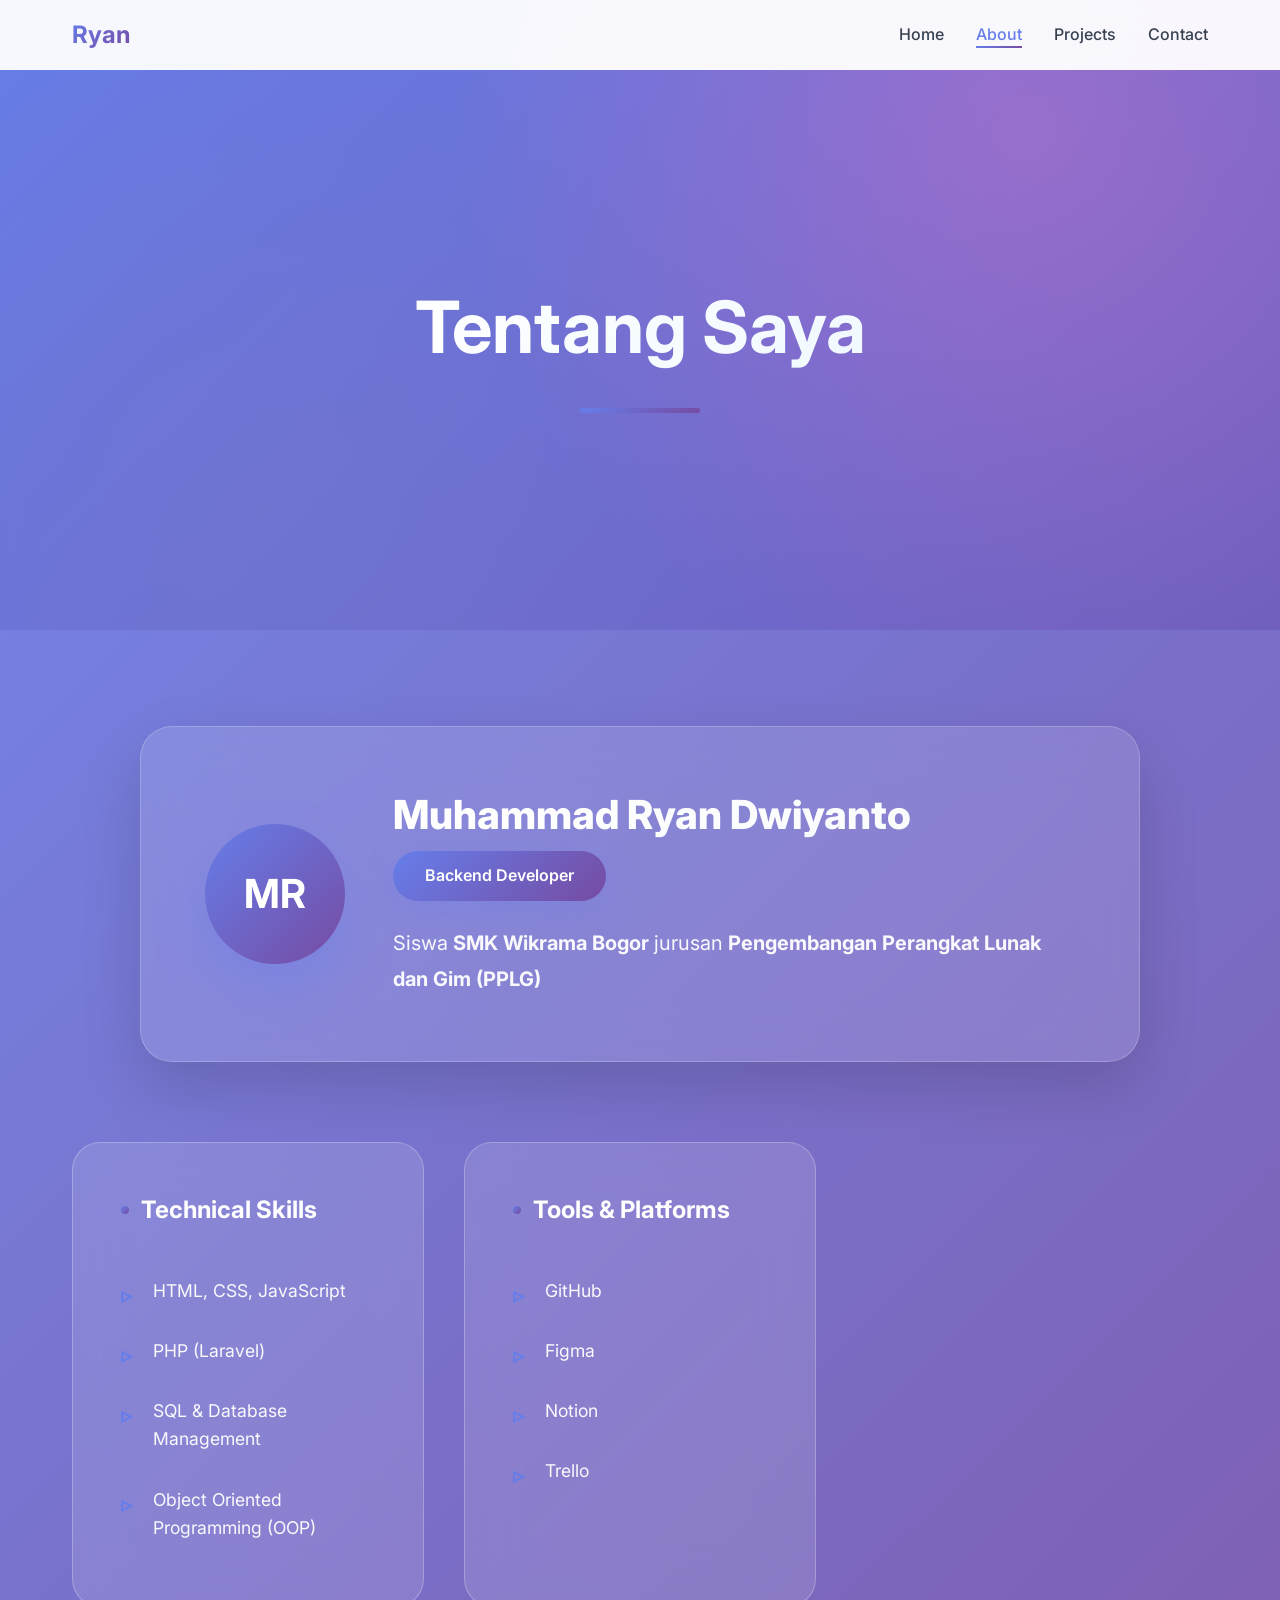
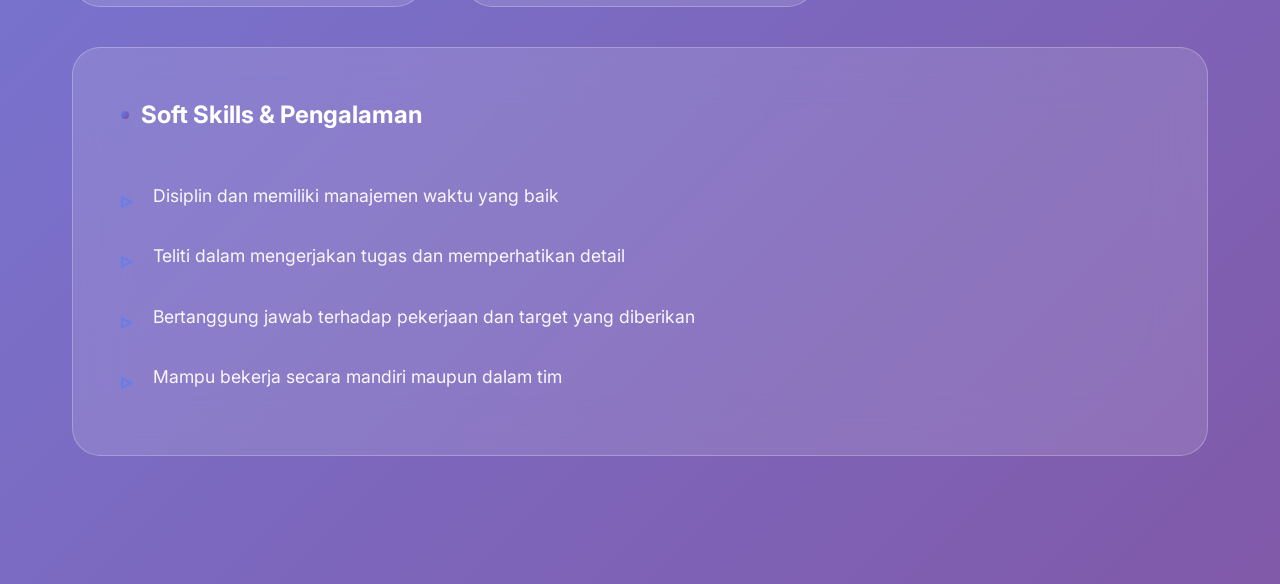
==== about.html @ c3e68e5a "update" ====
<!DOCTYPE html>
<html lang="id">
<head>
  <meta charset="UTF-8">
  <title>About Me | Muhammad Ryan Dwiyanto</title>
  <meta name="viewport" content="width=device-width, initial-scale=1.0">
  <link rel="stylesheet" href="css/navbar.css">
  <link rel="stylesheet" href="css/about.css">
  <link href="https://fonts.googleapis.com/css2?family=Inter:wght@300;400;500;600;700&display=swap" rel="stylesheet">
</head>
<body>
  <nav class="navbar">
    <div class="nav-container">
      <h2 class="logo">Ryan</h2>
      <ul class="nav-menu">
        <li><a href="index.html" class="nav-link">Home</a></li>
        <li><a href="about.html" class="nav-link active">About</a></li>
        <li><a href="projects.html" class="nav-link">Projects</a></li>
        <li><a href="contact.html" class="nav-link">Contact</a></li>
      </ul>
      <div class="hamburger">
        <span></span>
        <span></span>
        <span></span>
      </div>
    </div>
  </nav>

  <section class="about-hero">
    <div class="container">
      <div class="about-header">
        <h1 class="section-title">Tentang Saya</h1>
        <div class="hero-divider"></div>
      </div>
    </div>
  </section>

  <section class="about-content">
    <div class="container">
      <div class="profile-card">
        <div class="profile-image">
          <div class="image-placeholder">
            <span>MR</span>
          </div>
        </div>
        <div class="profile-info">
          <h2 class="profile-name">Muhammad Ryan Dwiyanto</h2>
          <div class="profile-badge">Backend Developer</div>
          <p class="profile-intro">
            Siswa <strong>SMK Wikrama Bogor</strong> jurusan 
            <strong>Pengembangan Perangkat Lunak dan Gim (PPLG)</strong>
          </p>
        </div>
      </div>

      <div class="skills-grid">
        <div class="skill-card">
          <h3>Technical Skills</h3>
          <ul class="skills-list">
            <li>HTML, CSS, JavaScript</li>
            <li>PHP (Laravel)</li>
            <li>SQL & Database Management</li>
            <li>Object Oriented Programming (OOP)</li>
          </ul>
        </div>
        
        <div class="skill-card">
          <h3>Tools & Platforms</h3>
          <ul class="skills-list">
            <li>GitHub</li>
            <li>Figma</li>
            <li>Notion</li>
            <li>Trello</li>
          </ul>
        </div>
        
        <div class="skill-card full-width">
          <h3>Soft Skills & Pengalaman</h3>
          <ul class="skills-list">
            <li>Disiplin dan memiliki manajemen waktu yang baik</li>
            <li>Teliti dalam mengerjakan tugas dan memperhatikan detail</li>
            <li>Bertanggung jawab terhadap pekerjaan dan target yang diberikan</li>
            <li>Mampu bekerja secara mandiri maupun dalam tim</li>
          </ul>
        </div>
      </div>
    </div>
  </section>

  <script src="js/script.js"></script>
</body>
</html>
---- css/navbar.css ----
/* NAVBAR SHARED - SEMUA HALAMAN */
* { margin: 0; padding: 0; box-sizing: border-box; }

.navbar {
  position: fixed;
  top: 0;
  width: 100%;
  background: rgba(255, 255, 255, 0.98);
  backdrop-filter: blur(20px);
  z-index: 1000;
  transition: all 0.3s ease;
}

.nav-container {
  max-width: 1200px;
  margin: 0 auto;
  padding: 1rem 2rem;
  display: flex;
  justify-content: space-between;
  align-items: center;
}

.logo {
  font-size: 1.5rem;
  font-weight: 700;
  background: linear-gradient(135deg, #667eea, #764ba2);
  -webkit-background-clip: text;
  -webkit-text-fill-color: transparent;
  background-clip: text;
}

.nav-menu {
  display: flex;
  list-style: none;
  gap: 2rem;
}

.nav-link {
  text-decoration: none;
  color: #374151;
  font-weight: 500;
  transition: all 0.3s ease;
  position: relative;
}

.nav-link:hover, .nav-link.active {
  color: #667eea;
}

.nav-link.active::after {
  content: '';
  position: absolute;
  bottom: -4px;
  left: 0;
  width: 100%;
  height: 2px;
  background: linear-gradient(135deg, #667eea, #764ba2);
}

.hamburger {
  display: none;
  flex-direction: column;
  cursor: pointer;
  gap: 4px;
}

.hamburger span {
  width: 25px;
  height: 3px;
  background: #374151;
  transition: all 0.3s ease;
}

@media (max-width: 768px) {
  .hamburger { display: flex; }
  .nav-menu {
    position: fixed;
    left: -100%;
    top: 80px;
    flex-direction: column;
    background: rgba(255, 255, 255, 0.99);
    width: 100%;
    text-align: center;
    transition: left 0.3s ease;
    box-shadow: 0 10px 30px rgba(0,0,0,0.1);
    padding: 2rem 0;
  }
  .nav-menu.active { left: 0; }
}
---- css/about.css ----
/* ABOUT PAGE - COMPLETE STYLES */
@import url('https://fonts.googleapis.com/css2?family=Inter:wght@300;400;500;600;700&display=swap');

* {
  margin: 0;
  padding: 0;
  box-sizing: border-box;
}

html {
  scroll-behavior: smooth;
}

body {
  font-family: 'Inter', sans-serif;
  background: linear-gradient(135deg, #667eea 0%, #764ba2 100%);
  color: #ffffff;
  overflow-x: hidden;
  line-height: 1.6;
}

.container {
  max-width: 1200px;
  margin: 0 auto;
  padding: 0 2rem;
}

/* Navbar Offset */
.about-hero,
.about-content {
  padding-top: 100px;
}

/* About Hero - FIXED CENTER */
.about-hero {
  min-height: 70vh;
  display: flex;
  align-items: center;
  justify-content: center;
  background: linear-gradient(135deg, rgba(102, 126, 234, 0.15), rgba(118, 75, 162, 0.15));
  position: relative;
  overflow: hidden;
}

.about-hero::before {
  content: '';
  position: absolute;
  top: 0;
  left: 0;
  right: 0;
  bottom: 0;
  background: 
    radial-gradient(circle at 20% 80%, rgba(120, 119, 198, 0.4) 0%, transparent 50%),
    radial-gradient(circle at 80% 20%, rgba(255, 119, 198, 0.3) 0%, transparent 50%);
  animation: float 20s ease-in-out infinite;
}

@keyframes float {
  0%, 100% { transform: translateY(0px) rotate(0deg); }
  50% { transform: translateY(-25px) rotate(1deg); }
}

.about-header {
  text-align: center !important;
  position: relative;
  z-index: 2;
  max-width: 900px;
  width: 100%;
  padding: 0 2rem;
}

.section-title {
  font-size: clamp(2.5rem, 6vw, 4.5rem);
  font-weight: 700;
  background: linear-gradient(135deg, #ffffff 0%, #f0f9ff 100%);
  -webkit-background-clip: text;
  -webkit-text-fill-color: transparent;
  background-clip: text;
  margin-bottom: 1.5rem;
  opacity: 0;
  animation: fadeInUp 1s ease-out 0.3s both;
}

.hero-divider {
  width: 120px;
  height: 5px;
  background: linear-gradient(135deg, #667eea, #764ba2);
  margin: 0 auto 3rem;
  border-radius: 3px;
  opacity: 0;
  animation: fadeInUp 1s ease-out 0.5s both;
}

/* About Content */
.about-content {
  padding: 6rem 0 8rem;
  background: rgba(255, 255, 255, 0.08);
  position: relative;
}

.profile-card {
  display: grid;
  grid-template-columns: 140px 1fr;
  gap: 3rem;
  align-items: center;
  background: rgba(255, 255, 255, 0.12);
  backdrop-filter: blur(25px);
  border-radius: 32px;
  padding: 4rem;
  border: 1px solid rgba(255, 255, 255, 0.2);
  margin: 0 auto 5rem;
  max-width: 1000px;
  opacity: 0;
  transform: translateY(40px);
  animation: fadeInUp 1s ease-out 0.7s both;
  box-shadow: 0 25px 60px rgba(0, 0, 0, 0.15);
  transition: all 0.4s cubic-bezier(0.175, 0.885, 0.32, 1.275);
}

.profile-card:hover {
  transform: translateY(-10px);
  box-shadow: 0 35px 80px rgba(0, 0, 0, 0.2);
}

.profile-image {
  display: flex;
  align-items: center;
  justify-content: center;
}

.image-placeholder {
  width: 140px;
  height: 140px;
  border-radius: 50%;
  background: linear-gradient(135deg, #667eea, #764ba2);
  display: flex;
  align-items: center;
  justify-content: center;
  font-size: 2.5rem;
  font-weight: 700;
  color: white;
  box-shadow: 0 25px 50px rgba(102, 126, 234, 0.4);
  transition: all 0.4s cubic-bezier(0.175, 0.885, 0.32, 1.275);
}

.profile-card:hover .image-placeholder {
  transform: scale(1.08) rotate(5deg);
}

.profile-name {
  font-size: 2.5rem;
  font-weight: 800;
  color: white;
  margin-bottom: 0.75rem;
  background: linear-gradient(135deg, #ffffff 0%, #f8fafc 100%);
  -webkit-background-clip: text;
  -webkit-text-fill-color: transparent;
  background-clip: text;
  line-height: 1.2;
}

.profile-badge {
  background: linear-gradient(135deg, #667eea, #764ba2);
  color: white;
  padding: 0.75rem 2rem;
  border-radius: 50px;
  font-size: 1rem;
  font-weight: 600;
  display: inline-block;
  margin-bottom: 1.5rem;
  box-shadow: 0 10px 30px rgba(102, 126, 234, 0.3);
  transition: all 0.3s ease;
}

.profile-badge:hover {
  transform: translateY(-3px);
  box-shadow: 0 15px 40px rgba(102, 126, 234, 0.4);
}

.profile-intro {
  font-size: 1.25rem;
  color: rgba(255, 255, 255, 0.95);
  line-height: 1.8;
  font-weight: 400;
}

/* Skills Grid */
.skills-grid {
  display: grid;
  grid-template-columns: repeat(auto-fit, minmax(320px, 1fr));
  gap: 2.5rem;
  max-width: 1200px;
  margin: 0 auto;
}

.skill-card {
  background: rgba(255, 255, 255, 0.12);
  backdrop-filter: blur(25px);
  border-radius: 28px;
  padding: 3rem;
  border: 1px solid rgba(255, 255, 255, 0.25);
  transition: all 0.4s cubic-bezier(0.175, 0.885, 0.32, 1.275);
  opacity: 0;
  transform: translateY(40px);
}

.skill-card:nth-child(1) { animation: fadeInUp 1s ease-out 0.9s both; }
.skill-card:nth-child(2) { animation: fadeInUp 1s ease-out 1.1s both; }
.skill-card:nth-child(3) { animation: fadeInUp 1s ease-out 1.3s both; }

.skill-card:hover {
  transform: translateY(-12px);
  background: rgba(255, 255, 255, 0.18);
  box-shadow: 0 30px 70px rgba(0, 0, 0, 0.2);
}

.skill-card h3 {
  font-size: 1.5rem;
  font-weight: 700;
  color: white;
  margin-bottom: 2rem;
  display: flex;
  align-items: center;
  gap: 0.75rem;
}

.skill-card h3::before {
  content: '';
  width: 8px;
  height: 8px;
  background: linear-gradient(135deg, #667eea, #764ba2);
  border-radius: 50%;
  flex-shrink: 0;
}

.skills-list {
  list-style: none;
}

.skills-list li {
  color: rgba(255, 255, 255, 0.95);
  padding: 1rem 0;
  font-size: 1.1rem;
  position: relative;
  padding-left: 2rem;
  transition: all 0.3s ease;
}

.skills-list li:hover {
  color: white;
  padding-left: 2.25rem;
}

.skills-list li::before {
  content: '▹';
  position: absolute;
  left: 0;
  color: #667eea;
  font-size: 1.4rem;
  font-weight: bold;
}

.skill-card.full-width {
  grid-column: 1 / -1;
}

/* Animations */
@keyframes fadeInUp {
  from {
    opacity: 0;
    transform: translateY(40px);
  }
  to {
    opacity: 1;
    transform: translateY(0);
  }
}

/* Responsive */
@media (max-width: 768px) {
  .about-hero {
    min-height: 65vh;
    padding-top: 90px;
  }
  
  .about-content {
    padding: 4rem 0 6rem;
  }
  
  .profile-card {
    grid-template-columns: 1fr;
    text-align: center;
    padding: 2.5rem 2rem;
    gap: 2rem;
    margin: 0 1rem 4rem;
  }
  
  .skills-grid {
    grid-template-columns: 1fr;
    gap: 2rem;
    padding: 0 1rem;
  }
  
  .skill-card.full-width {
    grid-column: unset;
  }
  
  .skill-card {
    padding: 2.5rem 2rem;
  }
}

@media (max-width: 480px) {
  .container { padding: 0 1.5rem; }
  .profile-card { padding: 2rem 1.5rem; }
  .image-placeholder { width: 110px; height: 110px; font-size: 2rem; }
}
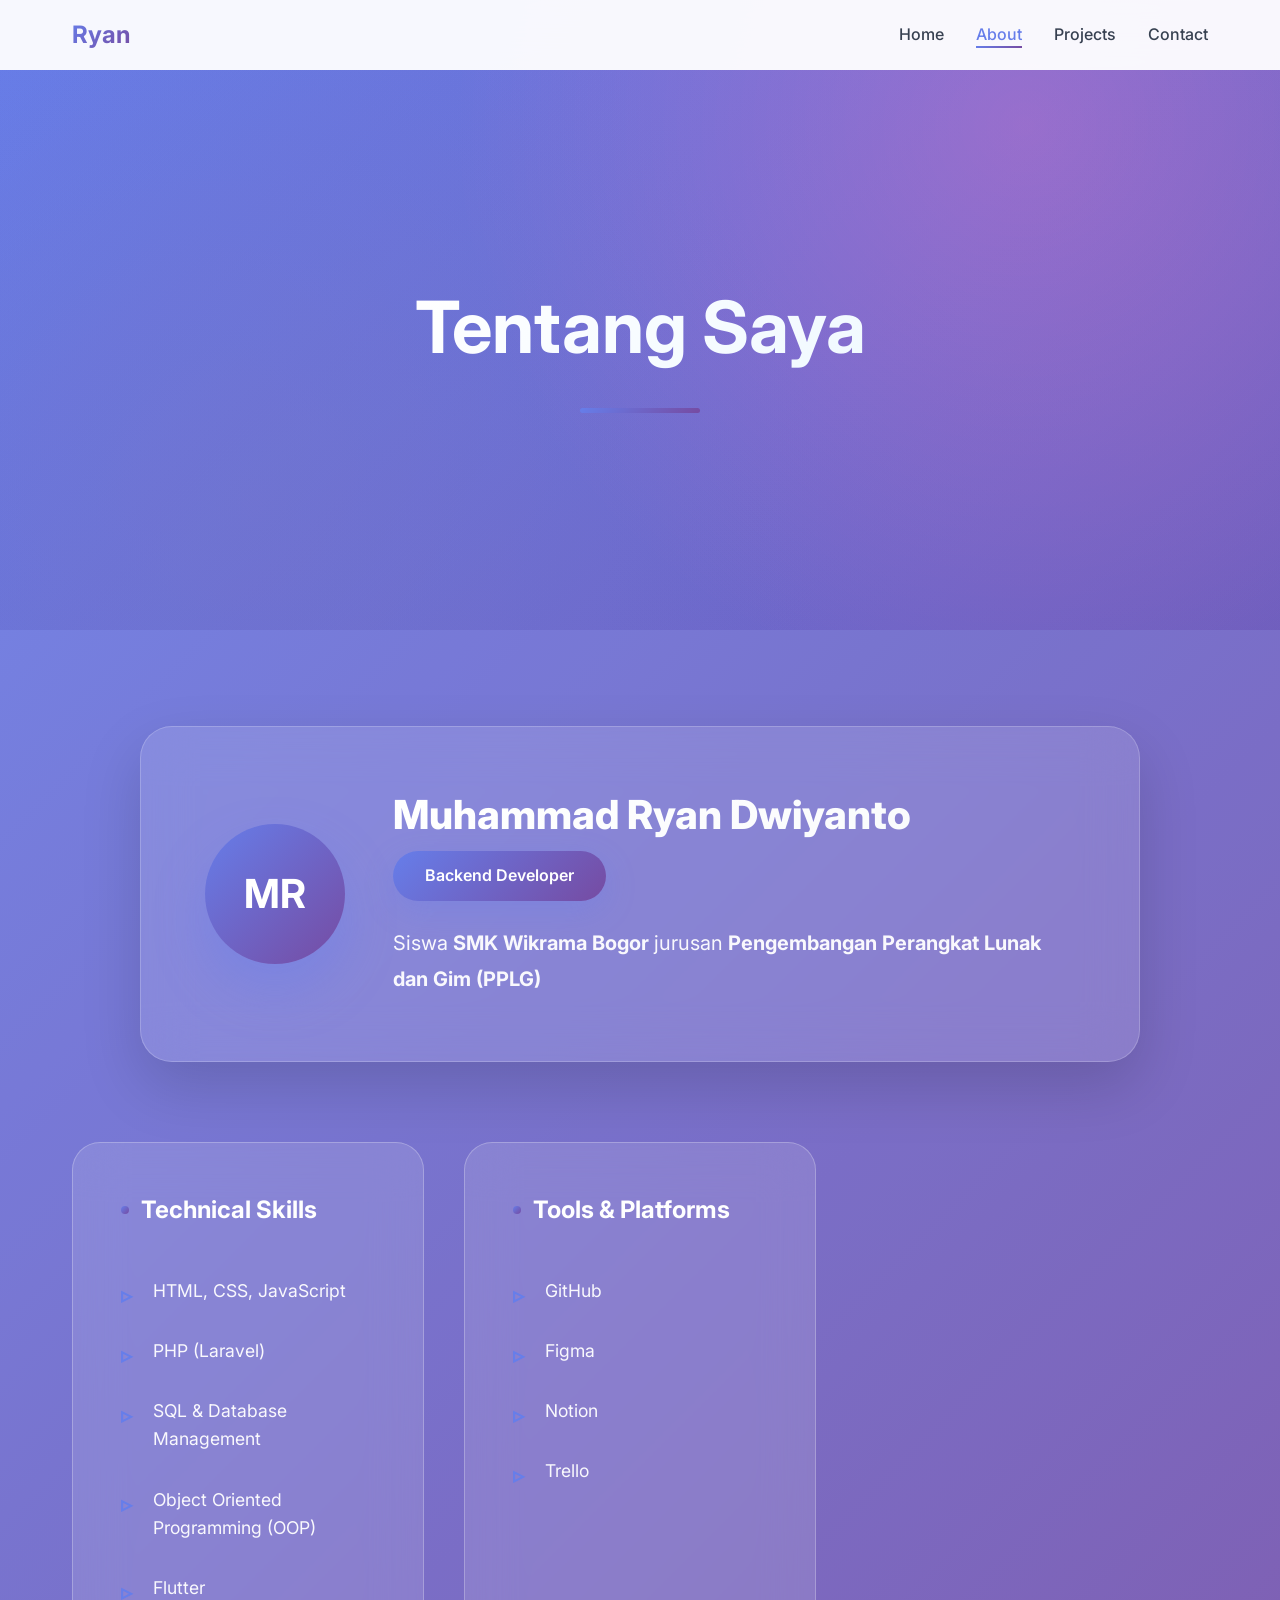
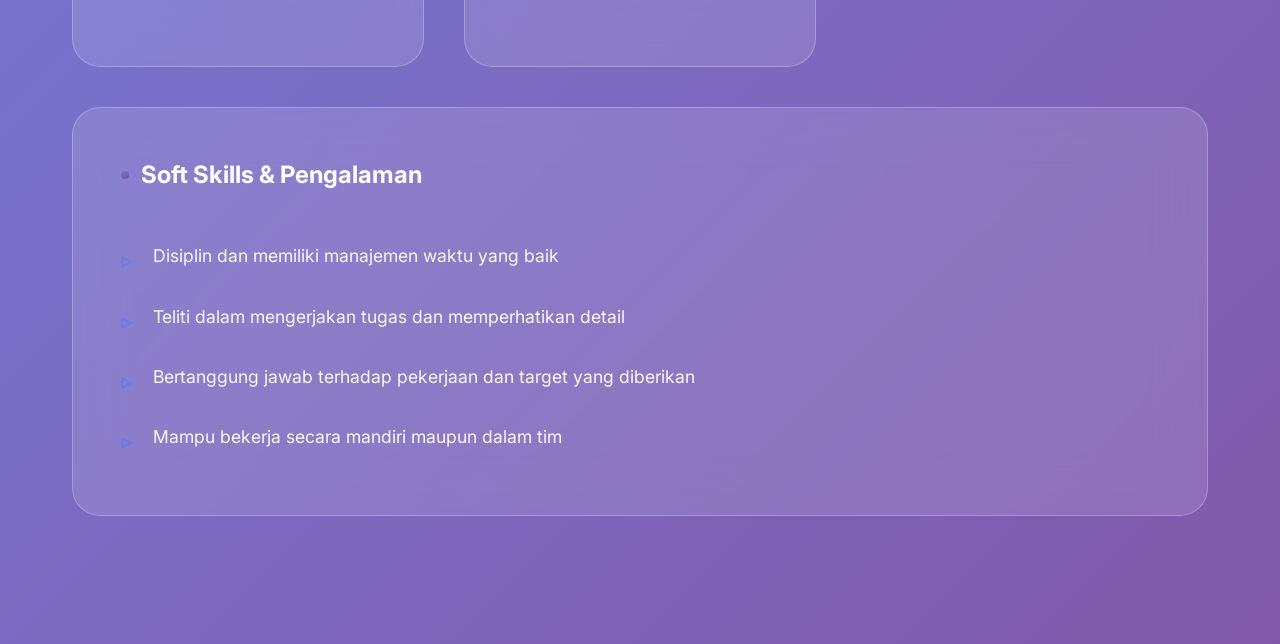
==== commit 794bc8a4: "update" ====
--- a/about.html
+++ b/about.html
@@ -61,6 +61,7 @@
             <li>PHP (Laravel)</li>
             <li>SQL & Database Management</li>
             <li>Object Oriented Programming (OOP)</li>
+            <li>Flutter</li>
           </ul>
         </div>
         
